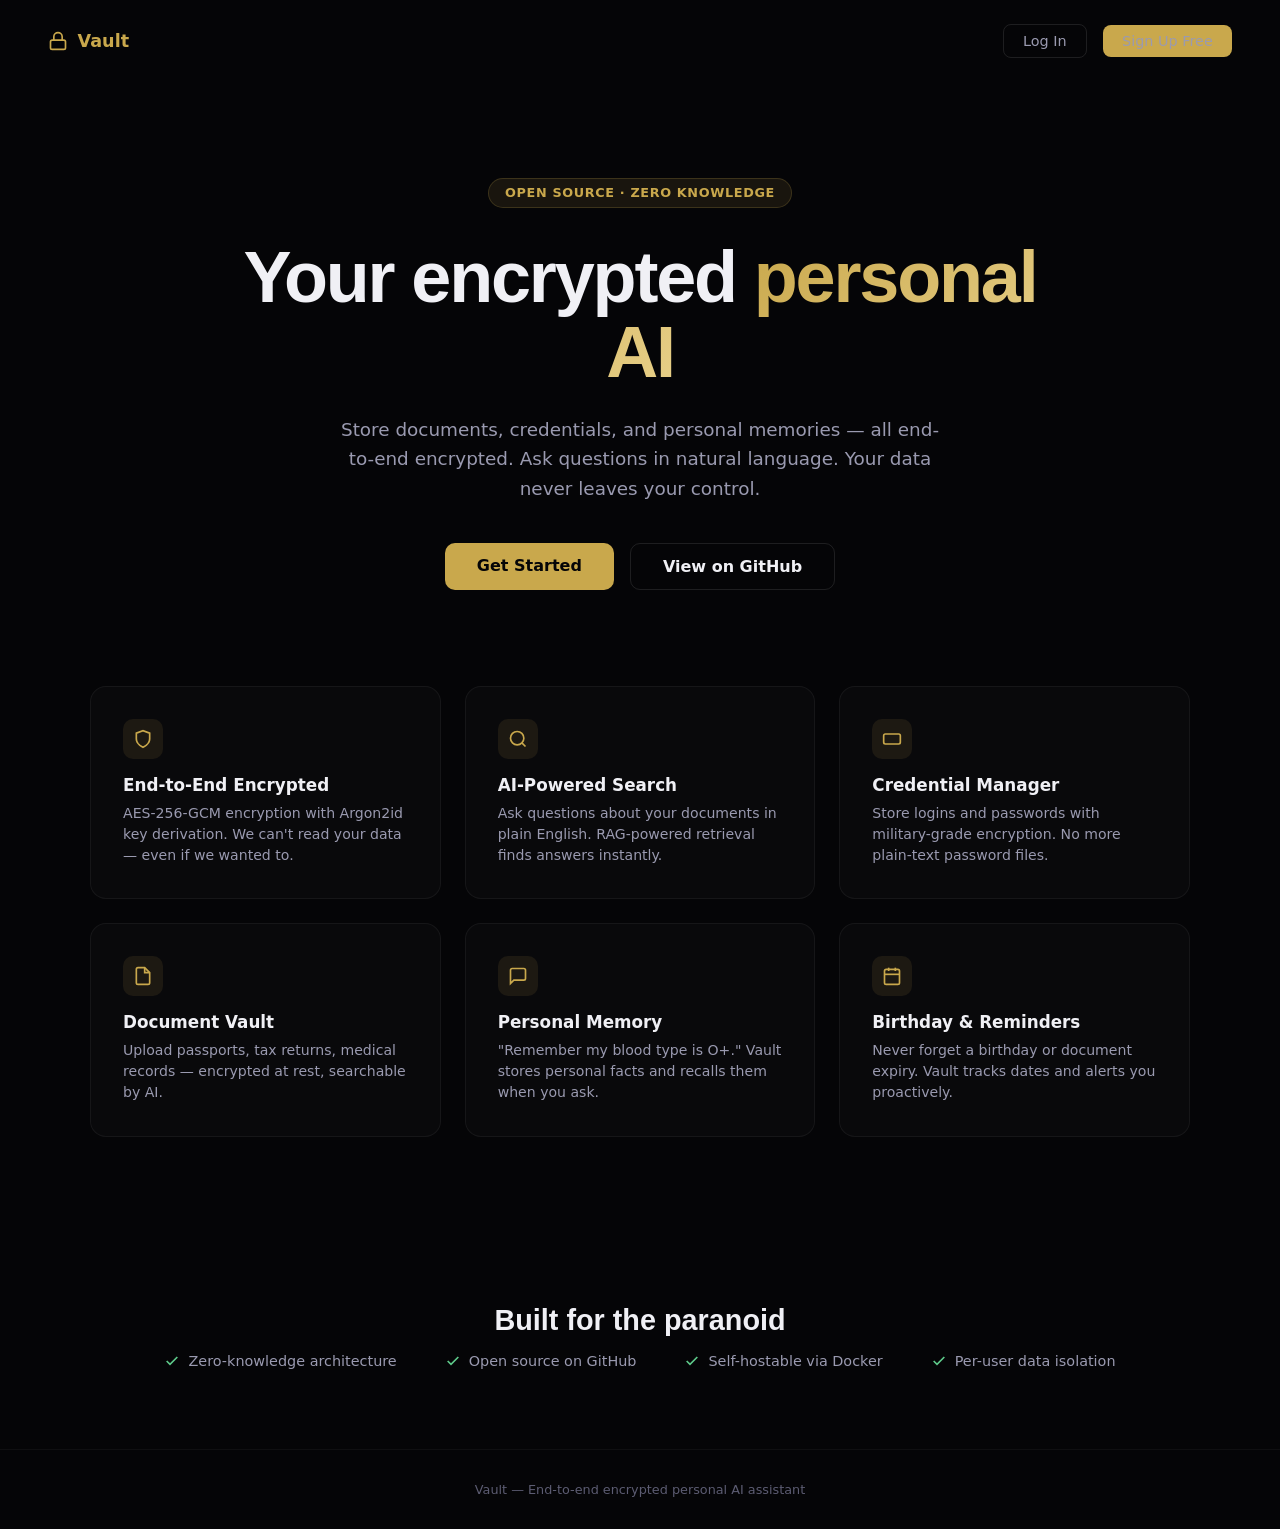
==== vault/web/templates/landing.html @ f9035e39 "SaaS features: landing page, usage metering, Stripe-ready architecture - Beautiful landing page at /" ====
<!DOCTYPE html>
<html lang="en">
<head>
    <meta charset="UTF-8">
    <meta name="viewport" content="width=device-width, initial-scale=1.0">
    <meta name="description" content="Vault — The only open-source, end-to-end encrypted personal AI vault. Store documents, credentials, and memories with AI-powered search.">
    <title>Vault — Encrypted Personal AI</title>
    <link rel="stylesheet" href="/static/css/style.css?v=7">
    <style>
        body { background: #050507; color: #f0f0f5; font-family: 'Instrument Sans', system-ui, sans-serif; margin: 0; overflow-x: hidden; }
        .landing { min-height: 100vh; display: flex; flex-direction: column; }

        .nav { display: flex; justify-content: space-between; align-items: center; padding: 1.5rem 3rem; }
        .nav-brand { display: flex; align-items: center; gap: 0.6rem; font-weight: 700; font-size: 1.1rem; color: #c9a84c; }
        .nav-links { display: flex; gap: 1rem; align-items: center; }
        .nav-links a { color: #9a9ab0; text-decoration: none; font-size: 0.9rem; font-weight: 500; transition: color 0.2s; }
        .nav-links a:hover { color: #f0f0f5; }
        .btn-login { padding: 0.5rem 1.2rem; border: 1px solid rgba(255,255,255,0.1); border-radius: 8px; }
        .btn-signup { padding: 0.5rem 1.2rem; background: #c9a84c; color: #050507; border-radius: 8px; font-weight: 600; }
        .btn-signup:hover { background: #b0913e; color: #050507 !important; }

        .hero { text-align: center; padding: 6rem 2rem 4rem; max-width: 800px; margin: 0 auto; }
        .hero-badge { display: inline-block; padding: 0.4rem 1rem; background: rgba(201, 168, 76, 0.1); border: 1px solid rgba(201, 168, 76, 0.2); border-radius: 100px; color: #c9a84c; font-size: 0.8rem; font-weight: 600; margin-bottom: 2rem; letter-spacing: 0.05em; }
        .hero h1 { font-family: 'Outfit', sans-serif; font-size: clamp(2.5rem, 6vw, 4.5rem); font-weight: 800; line-height: 1.05; margin: 0 0 1.5rem; letter-spacing: -0.03em; }
        .hero h1 .accent { background: linear-gradient(135deg, #c9a84c, #e8d089); -webkit-background-clip: text; -webkit-text-fill-color: transparent; }
        .hero p { font-size: 1.15rem; color: #9a9ab0; line-height: 1.6; max-width: 600px; margin: 0 auto 2.5rem; }
        .hero-cta { display: flex; gap: 1rem; justify-content: center; flex-wrap: wrap; }
        .hero-cta a { padding: 0.8rem 2rem; border-radius: 10px; font-weight: 600; font-size: 1rem; text-decoration: none; transition: all 0.2s; }
        .cta-primary { background: #c9a84c; color: #050507; }
        .cta-primary:hover { background: #b0913e; transform: translateY(-1px); }
        .cta-secondary { border: 1px solid rgba(255,255,255,0.1); color: #f0f0f5; }
        .cta-secondary:hover { border-color: rgba(255,255,255,0.2); background: rgba(255,255,255,0.03); }

        .features { display: grid; grid-template-columns: repeat(auto-fit, minmax(280px, 1fr)); gap: 1.5rem; max-width: 1100px; margin: 2rem auto 6rem; padding: 0 2rem; }
        .feature { padding: 2rem; background: rgba(255,255,255,0.02); border: 1px solid rgba(255,255,255,0.05); border-radius: 16px; transition: all 0.3s; }
        .feature:hover { border-color: rgba(201, 168, 76, 0.2); background: rgba(255,255,255,0.03); transform: translateY(-2px); }
        .feature-icon { width: 40px; height: 40px; display: flex; align-items: center; justify-content: center; background: rgba(201, 168, 76, 0.1); border-radius: 10px; margin-bottom: 1rem; color: #c9a84c; }
        .feature h3 { font-size: 1.05rem; font-weight: 600; margin: 0 0 0.5rem; }
        .feature p { font-size: 0.88rem; color: #9a9ab0; line-height: 1.5; margin: 0; }

        .trust { text-align: center; padding: 3rem 2rem 5rem; }
        .trust h2 { font-family: 'Outfit', sans-serif; font-size: 1.8rem; font-weight: 700; margin-bottom: 1rem; }
        .trust-items { display: flex; gap: 3rem; justify-content: center; flex-wrap: wrap; color: #9a9ab0; font-size: 0.9rem; }
        .trust-item { display: flex; align-items: center; gap: 0.5rem; }
        .trust-item svg { color: #5eca8a; }

        footer { text-align: center; padding: 2rem; color: #5c5c72; font-size: 0.8rem; border-top: 1px solid rgba(255,255,255,0.04); }

        @media (max-width: 640px) {
            .nav { padding: 1rem 1.5rem; }
            .hero { padding: 3rem 1.5rem 2rem; }
            .features { padding: 0 1.5rem; }
        }
    </style>
</head>
<body>
    <div class="landing">
        <nav class="nav">
            <div class="nav-brand">
                <svg width="20" height="20" viewBox="0 0 24 24" fill="none" stroke="currentColor" stroke-width="2"><rect x="3" y="11" width="18" height="11" rx="2"/><path d="M7 11V7a5 5 0 0 1 10 0v4"/></svg>
                Vault
            </div>
            <div class="nav-links">
                <a href="/login" class="btn-login">Log In</a>
                <a href="/signup" class="btn-signup">Sign Up Free</a>
            </div>
        </nav>

        <section class="hero">
            <div class="hero-badge">OPEN SOURCE &middot; ZERO KNOWLEDGE</div>
            <h1>Your encrypted <span class="accent">personal AI</span></h1>
            <p>Store documents, credentials, and personal memories — all end-to-end encrypted. Ask questions in natural language. Your data never leaves your control.</p>
            <div class="hero-cta">
                <a href="/signup" class="cta-primary">Get Started</a>
                <a href="https://github.com/anindya-gupta/private-locker" class="cta-secondary" target="_blank">View on GitHub</a>
            </div>
        </section>

        <section class="features">
            <div class="feature">
                <div class="feature-icon">
                    <svg width="20" height="20" viewBox="0 0 24 24" fill="none" stroke="currentColor" stroke-width="2"><path d="M12 22s8-4 8-10V5l-8-3-8 3v7c0 6 8 10 8 10z"/></svg>
                </div>
                <h3>End-to-End Encrypted</h3>
                <p>AES-256-GCM encryption with Argon2id key derivation. We can't read your data — even if we wanted to.</p>
            </div>
            <div class="feature">
                <div class="feature-icon">
                    <svg width="20" height="20" viewBox="0 0 24 24" fill="none" stroke="currentColor" stroke-width="2"><circle cx="11" cy="11" r="8"/><line x1="21" y1="21" x2="16.65" y2="16.65"/></svg>
                </div>
                <h3>AI-Powered Search</h3>
                <p>Ask questions about your documents in plain English. RAG-powered retrieval finds answers instantly.</p>
            </div>
            <div class="feature">
                <div class="feature-icon">
                    <svg width="20" height="20" viewBox="0 0 24 24" fill="none" stroke="currentColor" stroke-width="2"><rect x="2" y="6" width="20" height="12" rx="2"/><path d="M12 12h.01"/><path d="M17 12h.01"/><path d="M7 12h.01"/></svg>
                </div>
                <h3>Credential Manager</h3>
                <p>Store logins and passwords with military-grade encryption. No more plain-text password files.</p>
            </div>
            <div class="feature">
                <div class="feature-icon">
                    <svg width="20" height="20" viewBox="0 0 24 24" fill="none" stroke="currentColor" stroke-width="2"><path d="M14 2H6a2 2 0 0 0-2 2v16a2 2 0 0 0 2 2h12a2 2 0 0 0 2-2V8z"/><polyline points="14 2 14 8 20 8"/></svg>
                </div>
                <h3>Document Vault</h3>
                <p>Upload passports, tax returns, medical records — encrypted at rest, searchable by AI.</p>
            </div>
            <div class="feature">
                <div class="feature-icon">
                    <svg width="20" height="20" viewBox="0 0 24 24" fill="none" stroke="currentColor" stroke-width="2"><path d="M21 15a2 2 0 0 1-2 2H7l-4 4V5a2 2 0 0 1 2-2h14a2 2 0 0 1 2 2z"/></svg>
                </div>
                <h3>Personal Memory</h3>
                <p>"Remember my blood type is O+." Vault stores personal facts and recalls them when you ask.</p>
            </div>
            <div class="feature">
                <div class="feature-icon">
                    <svg width="20" height="20" viewBox="0 0 24 24" fill="none" stroke="currentColor" stroke-width="2"><rect x="3" y="4" width="18" height="18" rx="2" ry="2"/><line x1="16" y1="2" x2="16" y2="6"/><line x1="8" y1="2" x2="8" y2="6"/><line x1="3" y1="10" x2="21" y2="10"/></svg>
                </div>
                <h3>Birthday & Reminders</h3>
                <p>Never forget a birthday or document expiry. Vault tracks dates and alerts you proactively.</p>
            </div>
        </section>

        <section class="trust">
            <h2>Built for the paranoid</h2>
            <div class="trust-items">
                <div class="trust-item">
                    <svg width="16" height="16" viewBox="0 0 24 24" fill="none" stroke="currentColor" stroke-width="2.5"><polyline points="20 6 9 17 4 12"/></svg>
                    Zero-knowledge architecture
                </div>
                <div class="trust-item">
                    <svg width="16" height="16" viewBox="0 0 24 24" fill="none" stroke="currentColor" stroke-width="2.5"><polyline points="20 6 9 17 4 12"/></svg>
                    Open source on GitHub
                </div>
                <div class="trust-item">
                    <svg width="16" height="16" viewBox="0 0 24 24" fill="none" stroke="currentColor" stroke-width="2.5"><polyline points="20 6 9 17 4 12"/></svg>
                    Self-hostable via Docker
                </div>
                <div class="trust-item">
                    <svg width="16" height="16" viewBox="0 0 24 24" fill="none" stroke="currentColor" stroke-width="2.5"><polyline points="20 6 9 17 4 12"/></svg>
                    Per-user data isolation
                </div>
            </div>
        </section>

        <footer>
            Vault — End-to-end encrypted personal AI assistant
        </footer>
    </div>
</body>
</html>
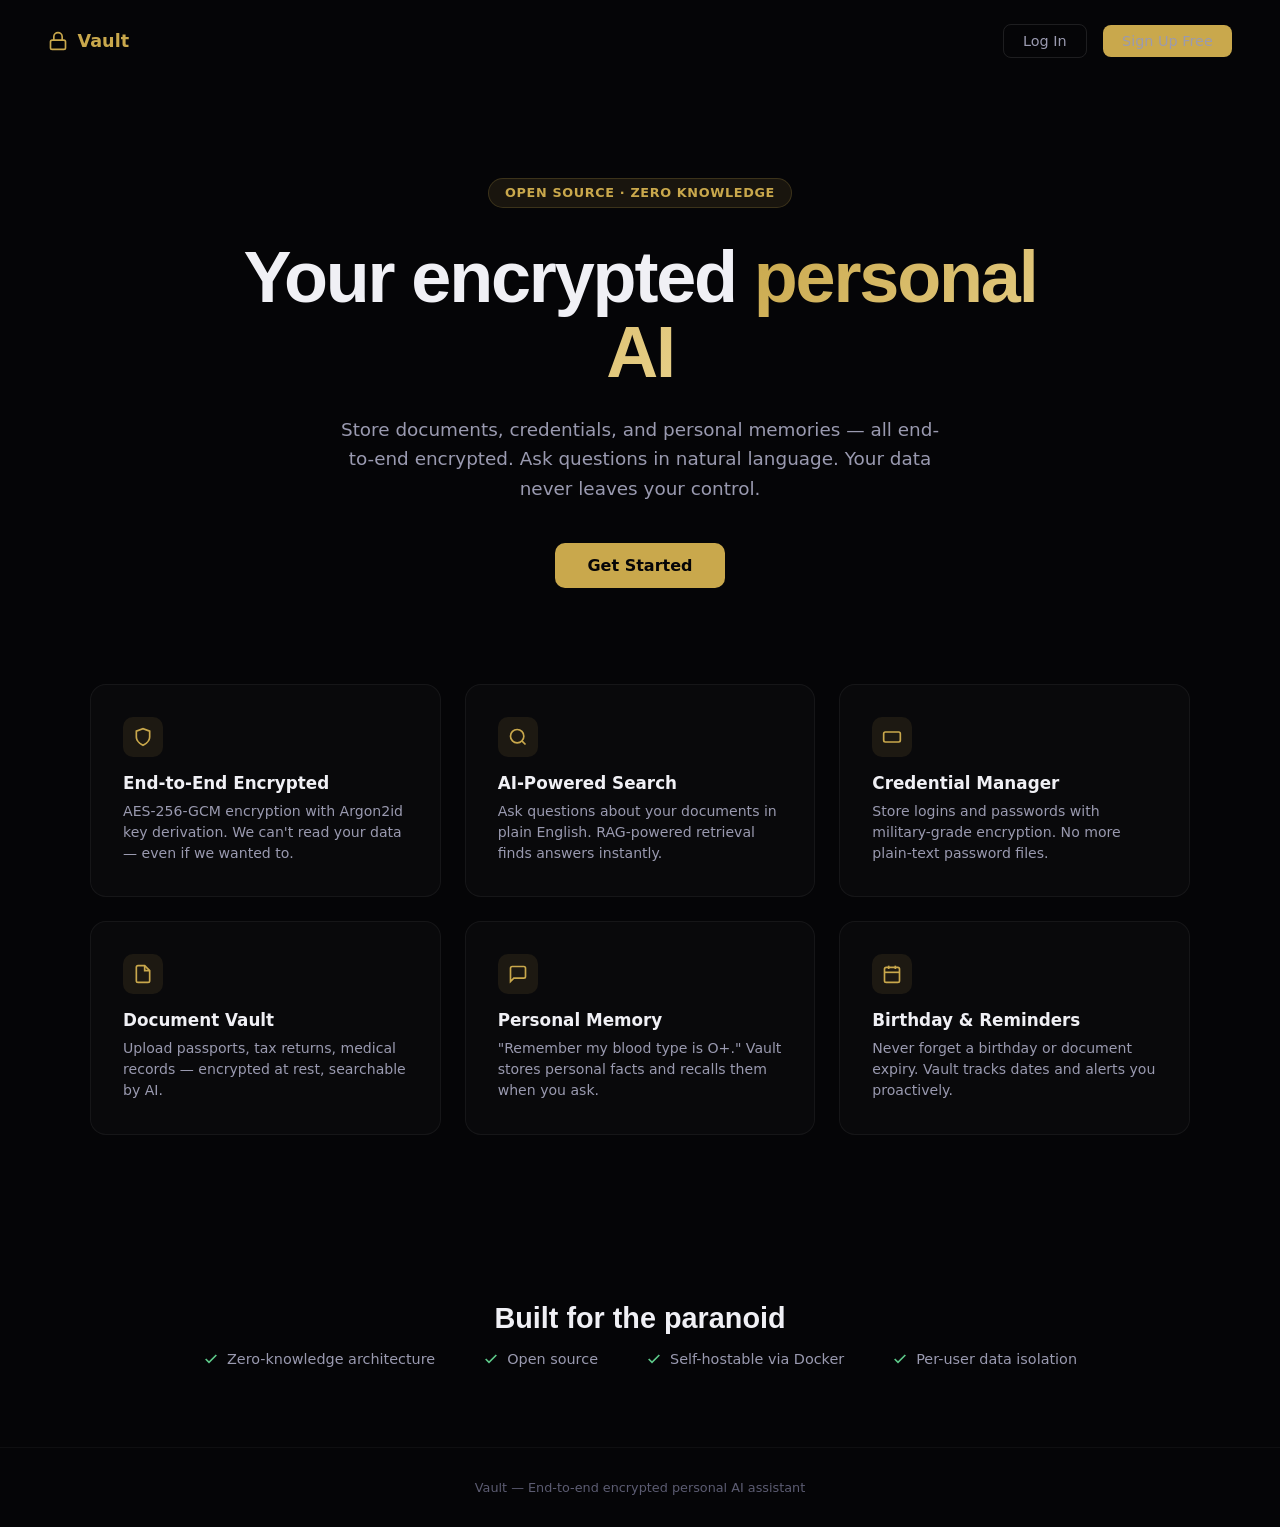
==== commit 2b690b95: "Remove GitHub link from landing page, make Vault brand clickable - Remove "View on GitHub" CTA butto" ====
--- a/vault/web/templates/landing.html
+++ b/vault/web/templates/landing.html
@@ -72,7 +72,6 @@
             <p>Store documents, credentials, and personal memories — all end-to-end encrypted. Ask questions in natural language. Your data never leaves your control.</p>
             <div class="hero-cta">
                 <a href="/signup" class="cta-primary">Get Started</a>
-                <a href="https://github.com/anindya-gupta/private-locker" class="cta-secondary" target="_blank">View on GitHub</a>
             </div>
         </section>
 
@@ -130,7 +129,7 @@
                 </div>
                 <div class="trust-item">
                     <svg width="16" height="16" viewBox="0 0 24 24" fill="none" stroke="currentColor" stroke-width="2.5"><polyline points="20 6 9 17 4 12"/></svg>
-                    Open source on GitHub
+                    Open source
                 </div>
                 <div class="trust-item">
                     <svg width="16" height="16" viewBox="0 0 24 24" fill="none" stroke="currentColor" stroke-width="2.5"><polyline points="20 6 9 17 4 12"/></svg>
